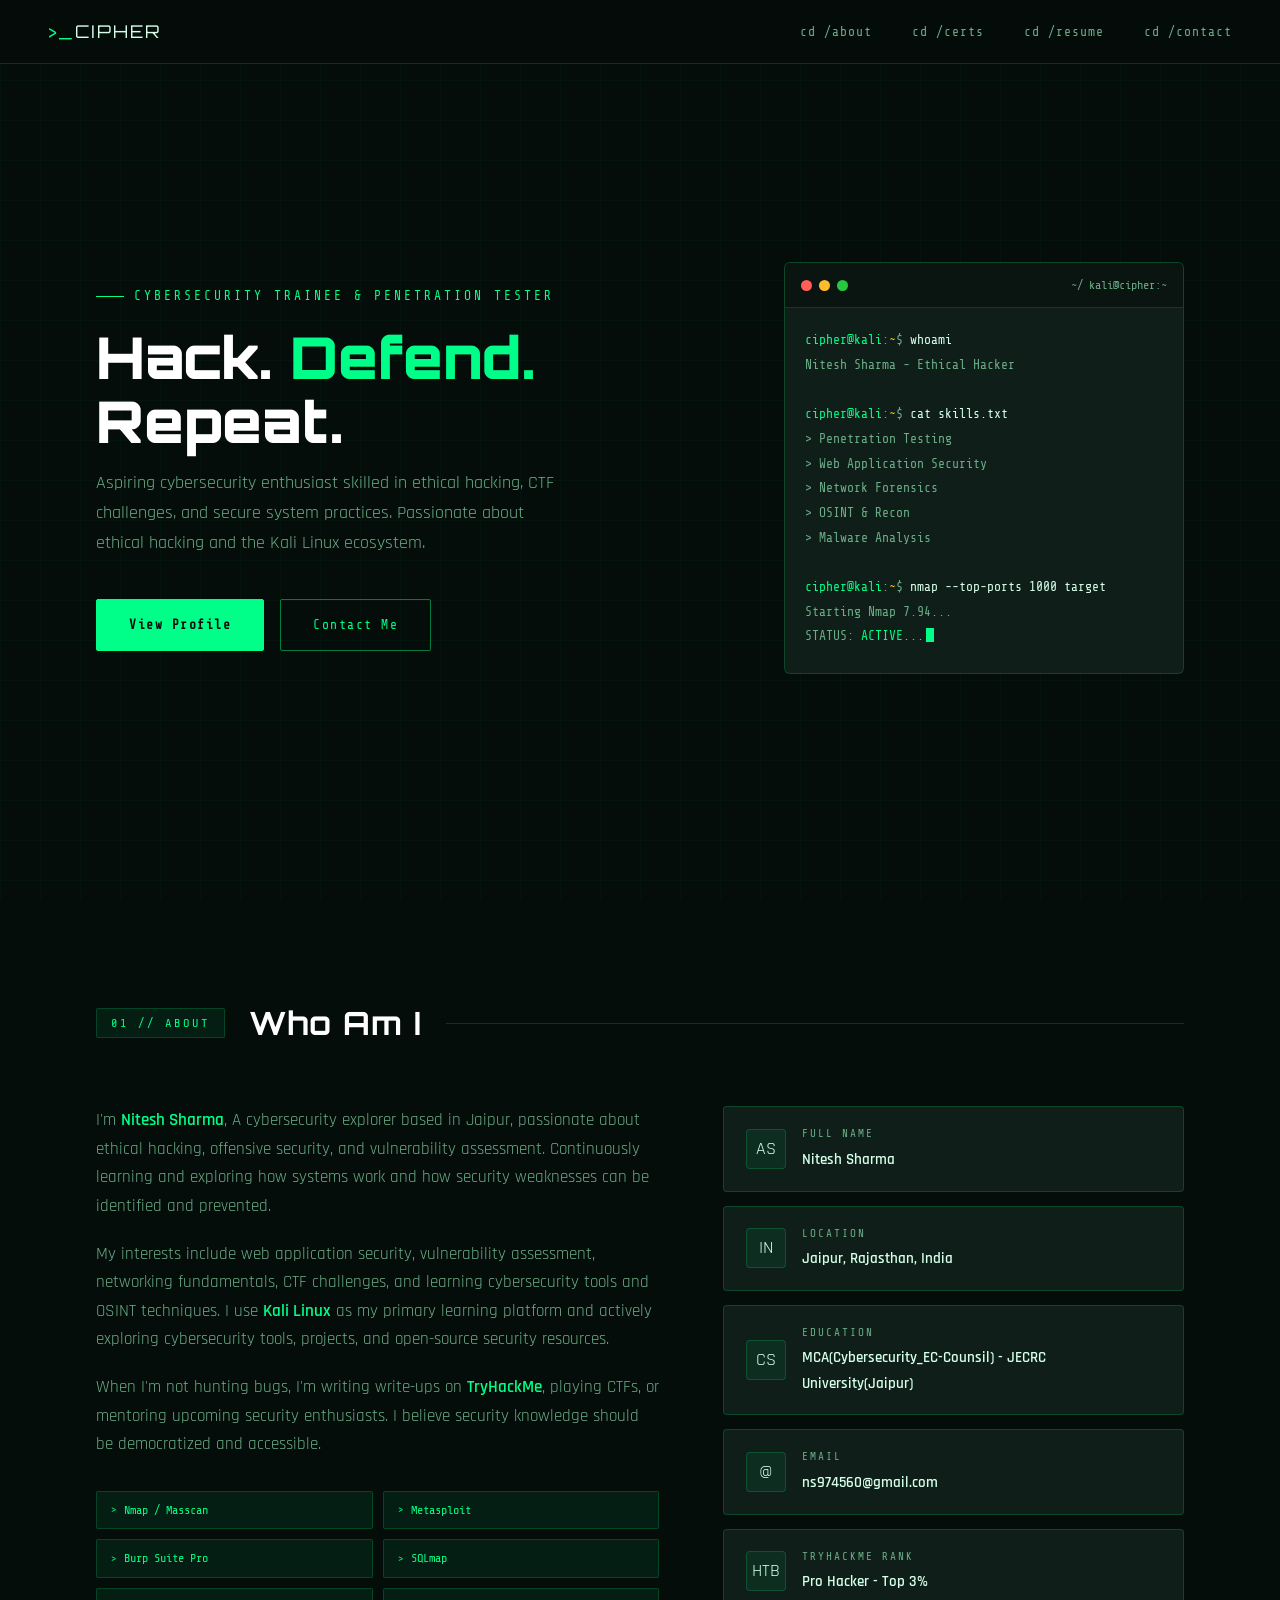
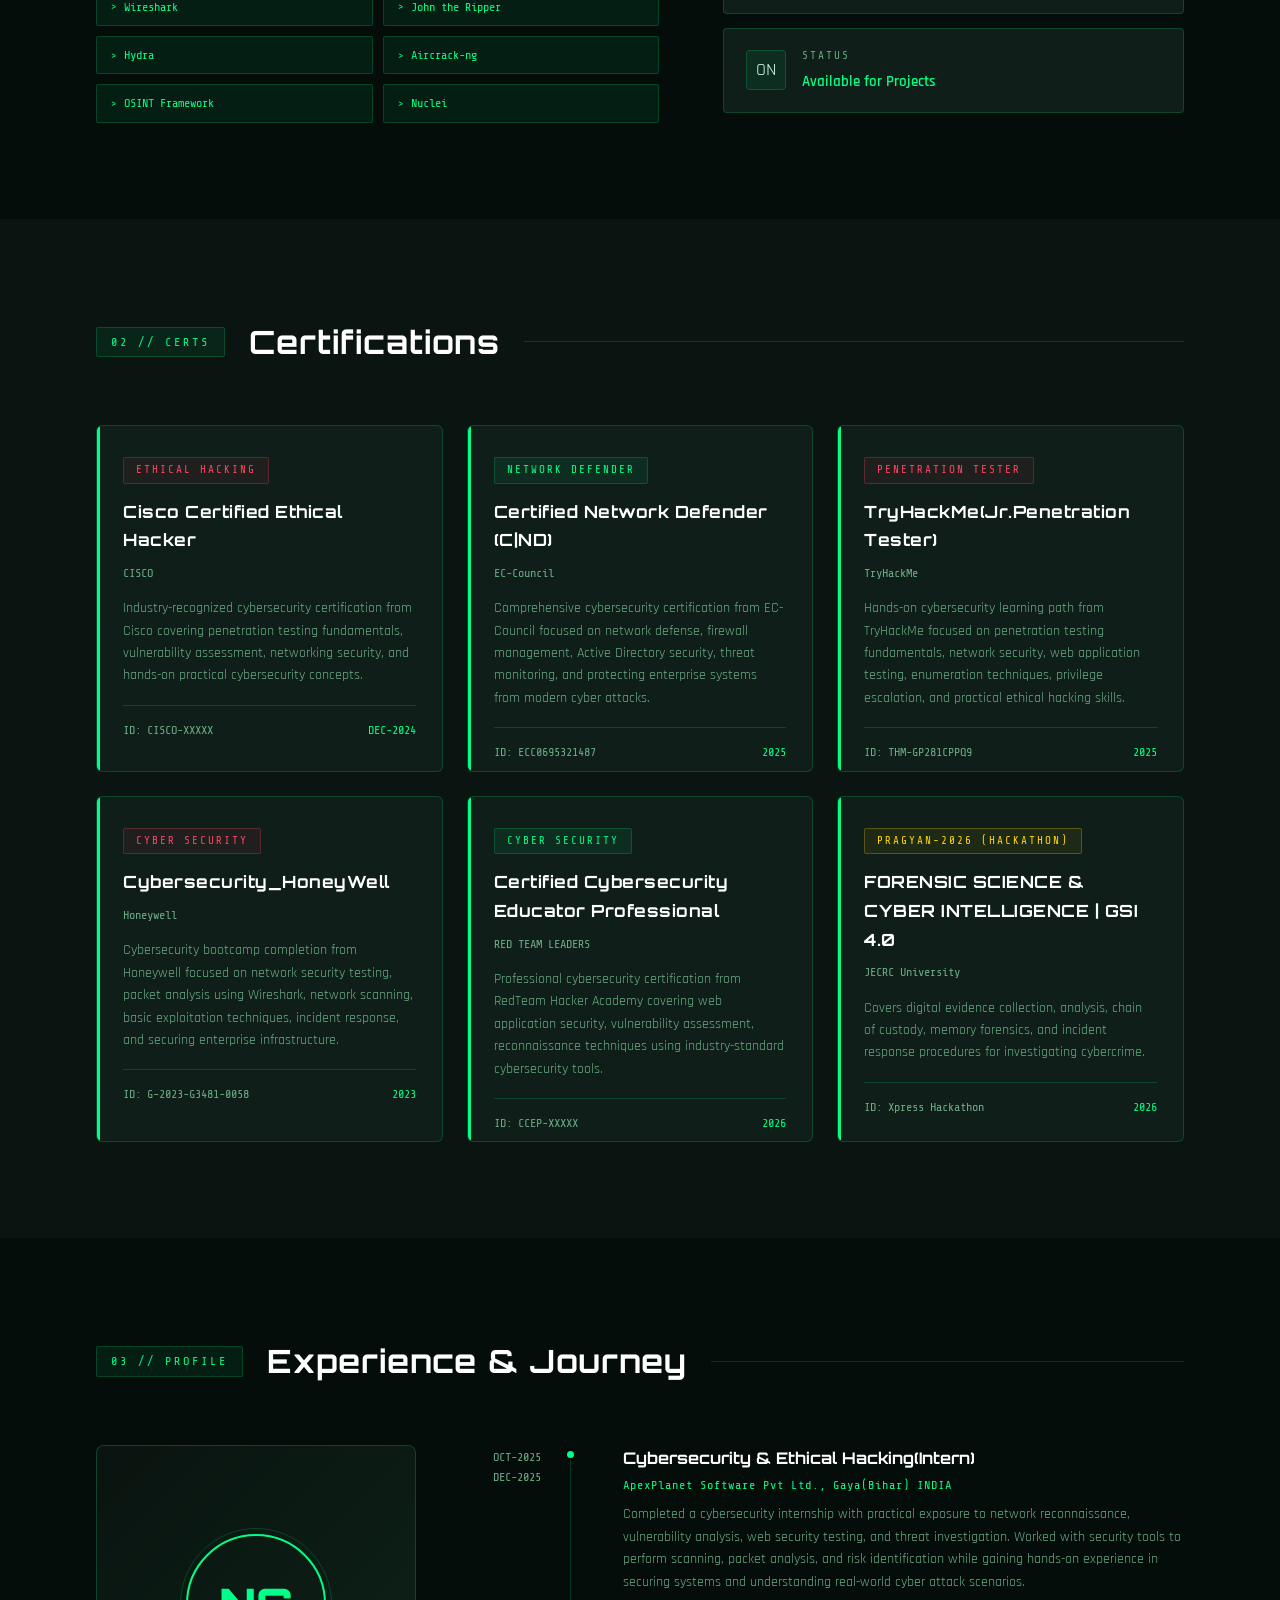
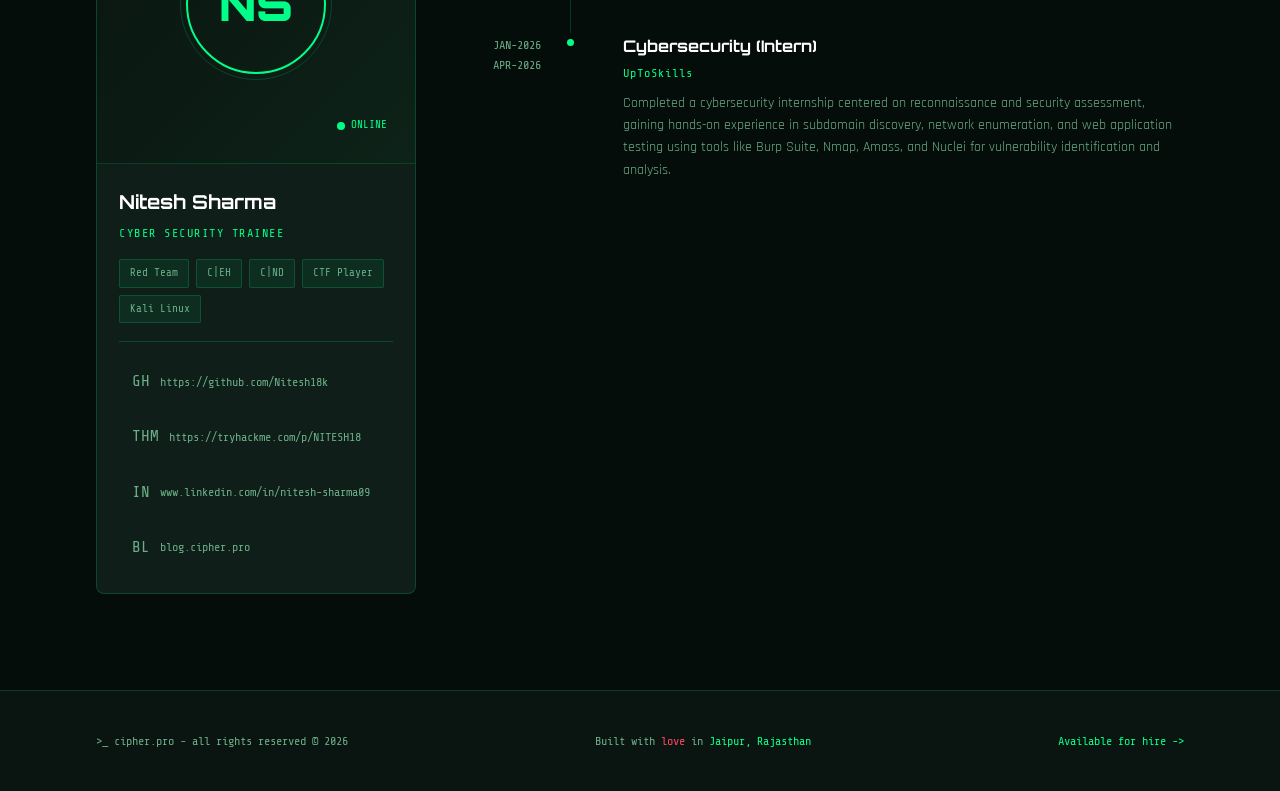
==== index.html @ 1f61d8bb "Add files via upload" ====
<!DOCTYPE html>
<html lang="en">

<head>
    <meta charset="UTF-8">
    <meta name="viewport" content="width=device-width, initial-scale=1.0">
    <title>CyberPortfolio - Security Researcher</title>
    <link
        href="https://fonts.googleapis.com/css2?family=Share+Tech+Mono&family=Rajdhani:wght@400;500;600;700&family=Orbitron:wght@700;900&display=swap"
        rel="stylesheet">
    <link rel="stylesheet" href="index.css">
</head>

<body>

    <nav>
        <a class="nav-logo" href="#home">&gt;_<span>CIPHER</span></a>
        <ul>
            <li><a href="#about">cd /about</a></li>
            <li><a href="#certificates">cd /certs</a></li>
            <li><a href="NITESH_RE.html">cd /resume</a></li>
            <li><a href="#contact">cd /contact</a></li>
        </ul>
    </nav>

    <section class="hero" id="home">
        <div class="hero-left">
            <div class="hero-tag">CYBERSECURITY TRAINEE &amp; PENETRATION TESTER</div>
            <h1>Hack. <span class="accent">Defend.</span><br>Repeat.</h1>
            <p class="hero-desc">
                Aspiring cybersecurity enthusiast skilled in ethical hacking, CTF challenges, and secure system
                practices.
                Passionate about ethical hacking and the Kali Linux ecosystem.
            </p>
            <div class="btn-row">
                <a class="btn btn-primary" href="#profile">View Profile</a>
                <a class="btn btn-outline" href="#contact">Contact Me</a>
            </div>
        </div>

        <div class="hero-terminal">
            <div class="terminal-bar">
                <div class="dot dot-r"></div>
                <div class="dot dot-y"></div>
                <div class="dot dot-g"></div>
                <span class="terminal-title">~/ kali@cipher:~</span>
            </div>
            <div class="terminal-body">
                <div><span class="t-prompt">cipher@kali</span><span class="t-out">:</span><span
                        class="t-high">~</span><span class="t-out">$</span> <span class="t-cmd">whoami</span></div>
                <div class="t-out">Nitesh Sharma - Ethical Hacker</div>
                <br>
                <div><span class="t-prompt">cipher@kali</span><span class="t-out">:</span><span
                        class="t-high">~</span><span class="t-out">$</span> <span class="t-cmd">cat skills.txt</span>
                </div>
                <div class="t-out">&gt; Penetration Testing</div>
                <div class="t-out">&gt; Web Application Security</div>
                <div class="t-out">&gt; Network Forensics</div>
                <div class="t-out">&gt; OSINT &amp; Recon</div>
                <div class="t-out">&gt; Malware Analysis</div>
                <br>
                <div><span class="t-prompt">cipher@kali</span><span class="t-out">:</span><span
                        class="t-high">~</span><span class="t-out">$</span> <span class="t-cmd">nmap --top-ports 1000
                        target</span></div>
                <div class="t-out">Starting Nmap 7.94...</div>
                <div><span class="t-out">STATUS: </span><span class="t-prompt">ACTIVE...</span><span
                        class="t-cursor"></span></div>
            </div>
        </div>
    </section>

    <!-- <div class="stats-row">
        <div class="stat-card">
            <span class="stat-num">150+</span>
            <span class="stat-label">CTF Challenges</span>
        </div>
        <div class="stat-card">
            <span class="stat-num">40+</span>
            <span class="stat-label">Vulnerabilities Found</span>
        </div>
        <div class="stat-card">
            <span class="stat-num">12</span>
            <span class="stat-label">Certifications</span>
        </div>
        <div class="stat-card">
            <span class="stat-num">5</span>
            <span class="stat-label">Years Experience</span>
        </div>
    </div> -->

    <section id="about">
        <div class="sec-header">
            <span class="sec-tag">01 // ABOUT</span>
            <h2>Who Am I</h2>
            <div class="sec-line"></div>
        </div>

        <div class="about-grid">
            <div class="about-text">
                <p>
                    I'm <strong>Nitesh Sharma</strong>, A cybersecurity explorer based in Jaipur, passionate about
                    ethical hacking,
                    offensive security, and vulnerability assessment.
                    Continuously learning and exploring how systems work
                    and how security weaknesses can be identified and prevented.
                </p>
                <p>
                    My interests include web application security, vulnerability assessment,
                    networking fundamentals, CTF challenges, and learning
                    cybersecurity tools and OSINT techniques. I use <strong>Kali Linux</strong> as my primary learning
                    platform and
                    actively exploring cybersecurity tools, projects,
                    and open-source security resources.
                </p>
                <p>
                    When I'm not hunting bugs, I'm writing write-ups on <strong>TryHackMe</strong>, playing CTFs, or
                    mentoring
                    upcoming security enthusiasts. I believe security knowledge should be democratized and accessible.
                </p>

                <div class="skills-grid">
                    <div class="skill-pill">Nmap / Masscan</div>
                    <div class="skill-pill">Metasploit</div>
                    <div class="skill-pill">Burp Suite Pro</div>
                    <div class="skill-pill">SQLmap</div>
                    <div class="skill-pill">Wireshark</div>
                    <div class="skill-pill">John the Ripper</div>
                    <div class="skill-pill">Hydra</div>
                    <div class="skill-pill">Aircrack-ng</div>
                    <div class="skill-pill">OSINT Framework</div>
                    <div class="skill-pill">Nuclei</div>
                </div>
            </div>

            <div class="about-right">
                <div class="info-card">
                    <div class="info-icon">AS</div>
                    <div>
                        <div class="info-label">Full Name</div>
                        <div class="info-val">Nitesh Sharma</div>
                    </div>
                </div>
                <div class="info-card">
                    <div class="info-icon">IN</div>
                    <div>
                        <div class="info-label">Location</div>
                        <div class="info-val">Jaipur, Rajasthan, India</div>
                    </div>
                </div>
                <div class="info-card">
                    <div class="info-icon">CS</div>
                    <div>
                        <div class="info-label">Education</div>
                        <div class="info-val">MCA(Cybersecurity_EC-Counsil) - JECRC University(Jaipur)</div>
                    </div>
                </div>
                <div class="info-card">
                    <div class="info-icon">@</div>
                    <div>
                        <div class="info-label">Email</div>
                        <div class="info-val">ns974560@gmail.com</div>
                    </div>
                </div>
                <div class="info-card">
                    <div class="info-icon">HTB</div>
                    <div>
                        <div class="info-label">TryHackMe Rank</div>
                        <div class="info-val">Pro Hacker - Top 3%</div>
                    </div>
                </div>
                <div class="info-card">
                    <div class="info-icon">ON</div>
                    <div>
                        <div class="info-label">Status</div>
                        <div class="info-val" style="color:var(--green);">Available for Projects</div>
                    </div>
                </div>
            </div>
        </div>
    </section>

    <section id="certificates">
        <div class="sec-header">
            <span class="sec-tag">02 // CERTS</span>
            <h2>Certifications</h2>
            <div class="sec-line"></div>
        </div>

        <div class="certs-grid">
            <div class="cert-card">
                <div class="cert-hover-art">
                    <div class="wrapper">
                        <img src="src/CCEH.jpg" alt="Certificate preview" class="post-img">
                    </div>
                </div>
                <div class="cert-content">
                    <span class="cert-badge red">ETHICAL HACKING</span>
                    <div class="cert-title">Cisco Certified Ethical Hacker</div>
                    <div class="cert-issuer">CISCO</div>
                    <p class="cert-desc">Industry-recognized cybersecurity certification from Cisco
                        covering penetration testing fundamentals, vulnerability assessment,
                        networking security, and hands-on practical cybersecurity concepts.</p>
                    <div class="cert-footer">
                        <span>ID: CISCO-XXXXX</span>
                        <span class="cert-year">DEC-2024</span>
                    </div>
                </div>
            </div>

            <div class="cert-card">
                <div class="cert-hover-art">
                    <div class="wrapper">
                        <img src="src/CND.jpg" alt="Certificate preview" class="post-img">
                    </div>
                </div>
                <div class="cert-content">
                    <span class="cert-badge">NETWORK DEFENDER</span>
                    <div class="cert-title">Certified Network Defender (C|ND)</div>
                    <div class="cert-issuer">EC-Council</div>
                    <p class="cert-desc">Comprehensive cybersecurity certification from EC-Council focused on
                        network defense, firewall management, Active Directory security, threat monitoring,
                        and protecting enterprise systems from modern cyber attacks.</p>
                    <div class="cert-footer">
                        <span>ID: ECC0695321487</span>
                        <span class="cert-year">2025</span>
                    </div>
                </div>
            </div>

            <div class="cert-card">
                <div class="cert-hover-art">
                    <div class="wrapper">
                        <img src="src/THM-JPT.jpg" alt="Certificate preview" class="post-img">
                    </div>
                </div>
                <div class="cert-content">
                    <span class="cert-badge red">Penetration Tester</span>
                    <div class="cert-title">TryHackMe(Jr.Penetration Tester)</div>
                    <div class="cert-issuer">TryHackMe</div>
                    <p class="cert-desc">Hands-on cybersecurity learning path from TryHackMe focused on penetration
                        testing fundamentals, network security, web application testing, enumeration techniques,
                        privilege escalation, and practical ethical hacking skills.</p>
                    <div class="cert-footer">
                        <span>ID: THM-GP281CPPQ9</span>
                        <span class="cert-year">2025</span>
                    </div>
                </div>
            </div>

            <div class="cert-card">
                <div class="cert-hover-art">
                    <div class="wrapper">
                        <img src="src/Honeywell.jpg" alt="Certificate preview" class="post-img">
                    </div>
                </div>
                <div class="cert-content">
                    <span class="cert-badge red">Cyber Security</span>
                    <div class="cert-title">Cybersecurity_HoneyWell</div>
                    <div class="cert-issuer">Honeywell</div>
                    <p class="cert-desc">Cybersecurity bootcamp completion from Honeywell focused on network security
                        testing,
                        packet analysis using Wireshark, network scanning, basic exploitation techniques, incident
                        response,
                        and securing enterprise infrastructure.</p>
                    <div class="cert-footer">
                        <span>ID: G-2023-G3481-0058</span>
                        <span class="cert-year">2023</span>
                    </div>
                </div>
            </div>

            <div class="cert-card">
                <div class="cert-hover-art">
                    <div class="wrapper">
                        <img src="src/CCEP.jpg" alt="Certificate preview" class="post-img">
                    </div>
                </div>
                <div class="cert-content">
                    <span class="cert-badge">CYBER SECURITY</span>
                    <div class="cert-title">Certified Cybersecurity Educator Professional</div>
                    <div class="cert-issuer">RED TEAM LEADERS</div>
                    <p class="cert-desc">Professional cybersecurity certification from RedTeam Hacker Academy covering
                        web
                        application security, vulnerability assessment, reconnaissance techniques using industry-standard cybersecurity tools.</p>
                    <div class="cert-footer">
                        <span>ID: CCEP-XXXXX</span>
                        <span class="cert-year">2026</span>
                    </div>
                </div>
            </div>

            <div class="cert-card">
                <div class="cert-hover-art">
                    <div class="wrapper">
                        <img src="src/Pragyan.jpg" alt="Certificate preview" class="post-img">
                    </div>
                </div>
                <div class="cert-content">
                    <span class="cert-badge gold">PRAGYAN-2026 (Hackathon)</span>
                    <div class="cert-title">FORENSIC SCIENCE & CYBER INTELLIGENCE | GSI 4.0</div>
                    <div class="cert-issuer">JECRC University</div>
                    <p class="cert-desc">Covers digital evidence collection, analysis, chain of custody, memory
                        forensics, and
                        incident response procedures for investigating cybercrime.</p>
                    <div class="cert-footer">
                        <span>ID: Xpress Hackathon</span>
                        <span class="cert-year">2026</span>
                    </div>
                </div>
            </div>
        </div>
    </section>

    <section id="profile">
        <div class="sec-header">
            <span class="sec-tag">03 // PROFILE</span>
            <h2>Experience &amp; Journey</h2>
            <div class="sec-line"></div>
        </div>

        <div class="profile-wrapper">
            <div class="profile-card">
                <div class="profile-avatar">
                    <div class="avatar-ring">
                        <span class="avatar-initials">NS</span>
                    </div>
                    <div class="avatar-status">
                        <div class="status-dot"></div>
                        ONLINE
                    </div>
                </div>
                <div class="profile-info">
                    <div class="profile-name">Nitesh Sharma</div>
                    <div class="profile-role">CYBER SECURITY TRAINEE</div>
                    <div class="profile-tags">
                        <span class="tag">Red Team</span>
                        <span class="tag">C|EH</span>
                        <span class="tag">C|ND</span>
                        <span class="tag">CTF Player</span>
                        <span class="tag">Kali Linux</span>
                    </div>
                    <div class="profile-links">
                        <a class="plink" href="#"><span class="plink-icon">GH</span> https://github.com/Nitesh18k</a>
                        <!-- <a class="plink" href="#"><span class="plink-icon">HTB</span> hackthebox.com/cipher</a> -->
                        <a class="plink" href="#"><span class="plink-icon">THM</span>
                            https://tryhackme.com/p/NITESH18</a>
                        <a class="plink" href="#"><span class="plink-icon">IN</span>
                            www.linkedin.com/in/nitesh-sharma09</a>
                        <a class="plink" href="#"><span class="plink-icon">BL</span> blog.cipher.pro</a>
                    </div>
                </div>
            </div>

            <div class="timeline">
                <!-- <div class="tl-item">
                    <div class="tl-year">2024<br>Present</div>
                    <div class="tl-dot"></div>
                    <div class="tl-content">
                        <div class="tl-role">Jr.Penetration Tester</div>
                        <div class="tl-company">CipherShield Security Labs, Jaipur</div>
                        <div class="tl-desc">Performed hands-on practice in penetration testing, network security assessment, vulnerability scanning, 
                            and basic exploitation techniques through labs, CTF challenges, and cybersecurity training platforms. 
                            Gained experience in identifying security weaknesses and documenting findings in technical reports.
                        </div>
                    </div>
                </div> -->

                <div class="tl-item">
                    <div class="tl-year">OCT-2025<br>DEC-2025</div>
                    <div class="tl-dot"></div>
                    <div class="tl-content">
                        <div class="tl-role">Cybersecurity & Ethical Hacking(Intern)</div>
                        <div class="tl-company">ApexPlanet Software Pvt Ltd., Gaya(Bihar) INDIA</div>
                        <div class="tl-desc">Completed a cybersecurity internship with practical exposure to network
                            reconnaissance,
                            vulnerability analysis, web security testing, and threat investigation. Worked with security
                            tools to perform scanning, packet analysis, and risk identification while gaining hands-on
                            experience
                            in securing systems and understanding real-world cyber attack scenarios.</div>
                    </div>
                </div>

                <div class="tl-item">
                    <div class="tl-year">JAN-2026<br>APR-2026</div>
                    <div class="tl-dot"></div>
                    <div class="tl-content">
                        <div class="tl-role">Cybersecurity (Intern)</div>
                        <div class="tl-company">UpToSkills</div>
                        <div class="tl-desc">Completed a cybersecurity internship centered on reconnaissance and
                            security assessment,
                            gaining hands-on experience in subdomain discovery, network enumeration, and web application
                            testing
                            using tools like Burp Suite, Nmap, Amass, and Nuclei for vulnerability identification and
                            analysis.</div>
                    </div>
                </div>

                <!-- <div class="tl-item">
                    <div class="tl-year">2019<br>2021</div>
                    <div class="tl-dot"></div>
                    <div class="tl-content">
                        <div class="tl-role">Security Intern + CTF Player</div>
                        <div class="tl-company">JECRC University</div>
                        <div class="tl-desc">Active participant in cybersecurity communities and CTF challenges, 
                            with experience collaborating in technical events, hackathons, and security learning activities. 
                            Regularly explores ethical hacking labs and practical cybersecurity problem-solving environments.</div>
                    </div>
                </div> -->
            </div>
        </div>
    </section>

    <footer id="contact">
        <span>&gt;_ cipher.pro - all rights reserved &copy; 2026</span>
        <span>Built with <span style="color:var(--red)">love</span> in <a href="#">Jaipur, Rajasthan</a></span>
        <span style="color:var(--green)">Available for hire -&gt;</span>
    </footer>

</body>

</html>
---- index.css ----
:root {
    --green: #00ff88;
    --green-dim: #00cc6a;
    --green-glow: rgba(0, 255, 136, 0.18);
    --green-faint: rgba(0, 255, 136, 0.07);
    --bg: #050d0a;
    --bg2: #0a1410;
    --bg3: #0f1e18;
    --border: rgba(0, 255, 136, 0.18);
    --border-strong: rgba(0, 255, 136, 0.45);
    --text: #d4ffe9;
    --text-muted: #6aad87;
    --red: #ff4466;
    --mono: 'Share Tech Mono', monospace;
    --display: 'Orbitron', sans-serif;
    --body: 'Rajdhani', sans-serif;
}

*,
*::before,
*::after {
    box-sizing: border-box;
    margin: 0;
    padding: 0;
}

html {
    scroll-behavior: smooth;
}

body {
    background: var(--bg);
    color: var(--text);
    font-family: var(--body);
    font-size: 17px;
    line-height: 1.7;
    overflow-x: hidden;
}

body::before {
    content: '';
    position: fixed;
    inset: 0;
    background-image:
        linear-gradient(rgba(0, 255, 136, 0.03) 1px, transparent 1px),
        linear-gradient(90deg, rgba(0, 255, 136, 0.03) 1px, transparent 1px);
    background-size: 40px 40px;
    pointer-events: none;
    z-index: 0;
}

nav {
    position: fixed;
    top: 0;
    left: 0;
    right: 0;
    z-index: 100;
    display: flex;
    align-items: center;
    justify-content: space-between;
    padding: 0 3rem;
    height: 64px;
    background: rgba(5, 13, 10, 0.92);
    border-bottom: 1px solid var(--border);
    backdrop-filter: blur(12px);
}

.nav-logo {
    font-family: var(--display);
    font-size: 1.1rem;
    color: var(--green);
    letter-spacing: 2px;
    text-decoration: none;
}

.nav-logo span {
    color: var(--text);
}

nav ul {
    display: flex;
    gap: 2.5rem;
    list-style: none;
}

nav a {
    font-family: var(--mono);
    font-size: 13px;
    color: var(--text-muted);
    text-decoration: none;
    letter-spacing: 1px;
    transition: color .2s;
}

nav a:hover {
    color: var(--green);
}

.hero {
    position: relative;
    z-index: 1;
    min-height: 100vh;
    display: flex;
    align-items: center;
    padding: 100px 6rem 4rem;
    gap: 4rem;
}

.hero-left {
    flex: 1;
    animation: fadeInUp .7s ease both;
}

.hero-tag {
    font-family: var(--mono);
    font-size: 13px;
    color: var(--green);
    letter-spacing: 3px;
    margin-bottom: 1.2rem;
    display: flex;
    align-items: center;
    gap: 10px;
}

.hero-tag::before {
    content: '';
    display: inline-block;
    width: 28px;
    height: 1px;
    background: var(--green);
}

h1 {
    font-family: var(--display);
    font-size: clamp(2.2rem, 4.5vw, 3.8rem);
    font-weight: 900;
    color: #fff;
    line-height: 1.1;
    margin-bottom: 1rem;
    letter-spacing: 0;
}

h1 .accent {
    color: var(--green);
}

.hero-desc {
    font-size: 1.1rem;
    color: var(--text-muted);
    max-width: 480px;
    margin-bottom: 2.5rem;
    font-weight: 400;
}

.btn-row {
    display: flex;
    gap: 1rem;
    flex-wrap: wrap;
}

.btn {
    font-family: var(--mono);
    font-size: 13px;
    letter-spacing: 1.5px;
    padding: 14px 32px;
    border-radius: 2px;
    cursor: pointer;
    text-decoration: none;
    transition: all .25s;
    display: inline-flex;
    align-items: center;
    gap: 8px;
}

.btn-primary {
    background: var(--green);
    color: #050d0a;
    border: 1px solid var(--green);
    font-weight: 700;
}

.btn-primary:hover {
    background: transparent;
    color: var(--green);
}

.btn-outline {
    background: transparent;
    color: var(--green);
    border: 1px solid var(--border-strong);
}

.btn-outline:hover {
    background: var(--green-faint);
    border-color: var(--green);
}

.hero-terminal {
    flex: 0 0 400px;
    background: var(--bg3);
    border: 1px solid var(--border);
    border-radius: 6px;
    overflow: hidden;
    animation: fadeInRight .8s ease both;
    animation-delay: .3s;
}

.terminal-bar {
    display: flex;
    align-items: center;
    gap: 7px;
    padding: 12px 16px;
    background: var(--bg2);
    border-bottom: 1px solid var(--border);
}

.dot {
    width: 11px;
    height: 11px;
    border-radius: 50%;
}

.dot-r {
    background: #ff5f56;
}

.dot-y {
    background: #febc2e;
}

.dot-g {
    background: #27c840;
}

.terminal-title {
    font-family: var(--mono);
    font-size: 12px;
    color: var(--text-muted);
    margin-left: auto;
}

.terminal-body {
    padding: 20px 20px 24px;
    font-family: var(--mono);
    font-size: 13px;
    line-height: 1.9;
}

.t-prompt {
    color: var(--green);
}

.t-cmd {
    color: var(--text);
}

.t-out {
    color: var(--text-muted);
}

.t-high {
    color: #ffd700;
}

.t-cursor {
    display: inline-block;
    width: 8px;
    height: 14px;
    background: var(--green);
    animation: blink 1s step-end infinite;
    vertical-align: -2px;
    margin-left: 2px;
}

@keyframes blink {
    50% {
        opacity: 0;
    }
}

.stats-row {
    position: relative;
    z-index: 1;
    display: grid;
    grid-template-columns: repeat(4, 1fr);
    gap: 0;
    border-top: 1px solid var(--border);
    border-bottom: 1px solid var(--border);
    margin: 0;
}

.stat-card {
    padding: 2.2rem 2.5rem;
    border-right: 1px solid var(--border);
    text-align: center;
    transition: background .2s;
}

.stat-card:last-child {
    border-right: none;
}

.stat-card:hover {
    background: var(--green-faint);
}

.stat-num {
    font-family: var(--display);
    font-size: 2.4rem;
    font-weight: 900;
    color: var(--green);
    display: block;
    line-height: 1;
    margin-bottom: 6px;
}

.stat-label {
    font-family: var(--mono);
    font-size: 11px;
    color: var(--text-muted);
    letter-spacing: 2px;
    text-transform: uppercase;
}

section {
    position: relative;
    z-index: 1;
    padding: 6rem 6rem;
}

.sec-header {
    display: flex;
    align-items: center;
    gap: 1.5rem;
    margin-bottom: 3.5rem;
}

.sec-tag {
    font-family: var(--mono);
    font-size: 12px;
    color: var(--green);
    letter-spacing: 3px;
    background: var(--green-faint);
    border: 1px solid var(--border);
    padding: 4px 14px;
    border-radius: 2px;
}

h2 {
    font-family: var(--display);
    font-size: clamp(1.6rem, 2.5vw, 2.2rem);
    font-weight: 700;
    color: #fff;
    letter-spacing: 1px;
}

.sec-line {
    flex: 1;
    height: 1px;
    background: var(--border);
}

.about-grid {
    display: grid;
    grid-template-columns: 1.1fr 0.9fr;
    gap: 4rem;
    align-items: start;
}

.about-text p {
    color: var(--text-muted);
    margin-bottom: 1.2rem;
    font-size: 1.05rem;
    font-weight: 400;
}

.about-text p strong {
    color: var(--green);
    font-weight: 600;
}

.skills-grid {
    display: grid;
    grid-template-columns: 1fr 1fr;
    gap: 10px;
    margin-top: 2rem;
}

.skill-pill {
    font-family: var(--mono);
    font-size: 12px;
    color: var(--green);
    border: 1px solid var(--border);
    padding: 8px 14px;
    border-radius: 2px;
    background: var(--green-faint);
    display: flex;
    align-items: center;
    gap: 8px;
    transition: border-color .2s, background .2s;
}

.skill-pill:hover {
    border-color: var(--green);
    background: rgba(0, 255, 136, 0.12);
}

.skill-pill::before {
    content: '>';
    font-size: 10px;
}

.about-right {
    display: flex;
    flex-direction: column;
    gap: 14px;
}

.info-card {
    background: var(--bg3);
    border: 1px solid var(--border);
    border-radius: 4px;
    padding: 18px 22px;
    display: flex;
    align-items: center;
    gap: 16px;
    transition: border-color .2s;
}

.info-card:hover {
    border-color: var(--green);
}

.info-icon {
    width: 40px;
    height: 40px;
    background: var(--green-faint);
    border: 1px solid var(--border);
    border-radius: 4px;
    display: flex;
    align-items: center;
    justify-content: center;
    font-size: 18px;
    flex-shrink: 0;
}

.info-label {
    font-family: var(--mono);
    font-size: 11px;
    color: var(--text-muted);
    letter-spacing: 2px;
    text-transform: uppercase;
    margin-bottom: 3px;
}

.info-val {
    font-size: 15px;
    font-weight: 600;
    color: var(--text);
}

#certificates {
    background: var(--bg2);
    overflow: hidden;
}

.certs-grid {
    display: grid;
    grid-template-columns: repeat(auto-fit, minmax(300px, 1fr));
    gap: 1.5rem;
    overflow: visible;
    padding: 0;
}

.cert-card {
    min-height: 335px;
    aspect-ratio: 1 / 1;
    background: var(--bg3);
    border: 1px solid var(--border);
    border-radius: 6px;
    padding: 28px 26px;
    position: relative;
    overflow: hidden;
    transition: border-color .25s, transform .2s, box-shadow .25s;
    cursor: default;
    isolation: isolate;
}

.cert-card::before {
    content: '';
    position: absolute;
    top: 0;
    left: 0;
    width: 3px;
    height: 100%;
    background: var(--green);
    transition: width .25s;
    z-index: 1;
    border-radius: 6px 0 0 6px;
}

.cert-card:hover {
    border-color: var(--green);
    transform: translateY(-3px);
    box-shadow: 0 18px 36px rgba(0, 0, 0, .34);
    z-index: 30;
}

.cert-card:hover::before {
    width: 5px;
}

.cert-content {
    position: relative;
    z-index: 3;
    transition: opacity .28s ease, transform .28s ease;
}

.cert-card:hover .cert-content {
    opacity: 0;
    transform: translateY(8px);
    pointer-events: none;
}

.cert-hover-art {
    position: absolute;
    inset: 0;
    z-index: 8;
    opacity: 0;
    pointer-events: none;
    display: flex;
    align-items: center;
    justify-content: center;
    overflow: hidden;
    padding: 18px;
    background: linear-gradient(135deg, rgba(5, 13, 10, .94), rgba(10, 20, 16, .98));
    transition: opacity .28s ease;
}

.cert-card:hover .cert-hover-art {
    opacity: 1;
}

.cert-hover-art .wrapper {
    position: relative;
    width: 100%;
    height: 100%;
    max-width: none;
    transform: scale(.96);
    transition: transform .28s ease, box-shadow .28s ease, filter .28s ease;
    filter: drop-shadow(0 18px 20px rgba(0, 0, 0, .5));
}

.cert-card:hover .wrapper {
    transform: scale(1);
    box-shadow: 0 20px 34px rgba(0, 0, 0, 0.56);
    filter: drop-shadow(0 20px 22px rgba(0, 0, 0, .58));
}

.post-img {
    width: 100%;
    height: 100%;
    display: block;
    border: 1px solid rgba(255, 255, 255, .16);
    border-radius: 8px;
    background: #fff;
    object-fit: contain;
    filter: brightness(1.06) contrast(1.12) saturate(1.04);
    backface-visibility: hidden;
}

.cert-hover-art .wrapper::before,
.cert-hover-art .wrapper::after {
    display: none;
}

.character {
    display: none;
}

.cert-badge {
    font-family: var(--mono);
    font-size: 11px;
    letter-spacing: 2px;
    text-transform: uppercase;
    color: var(--green);
    background: var(--green-faint);
    border: 1px solid var(--border);
    padding: 3px 12px;
    border-radius: 2px;
    display: inline-block;
    margin-bottom: 14px;
}

.cert-badge.red {
    color: var(--red);
    background: rgba(255, 68, 102, 0.07);
    border-color: rgba(255, 68, 102, 0.25);
}

.cert-badge.gold {
    color: #ffd700;
    background: rgba(255, 215, 0, 0.07);
    border-color: rgba(255, 215, 0, 0.25);
}

.cert-title {
    font-family: var(--display);
    font-size: 1.05rem;
    font-weight: 700;
    color: #fff;
    margin-bottom: 8px;
    letter-spacing: 0.5px;
}

.cert-issuer {
    font-family: var(--mono);
    font-size: 12px;
    color: var(--text-muted);
    margin-bottom: 14px;
}

.cert-desc {
    font-size: 14px;
    color: var(--text-muted);
    line-height: 1.6;
    margin-bottom: 18px;
    font-weight: 400;
}

.cert-footer {
    display: flex;
    justify-content: space-between;
    align-items: center;
    border-top: 1px solid var(--border);
    padding-top: 14px;
    font-family: var(--mono);
    font-size: 12px;
    color: var(--text-muted);
}

.cert-year {
    color: var(--green);
}

.profile-wrapper {
    display: grid;
    grid-template-columns: 320px 1fr;
    gap: 4rem;
    align-items: start;
}

.profile-card {
    background: var(--bg3);
    border: 1px solid var(--border);
    border-radius: 8px;
    overflow: hidden;
    position: sticky;
    top: 84px;
}

.profile-avatar {
    width: 100%;
    aspect-ratio: 1;
    background: linear-gradient(135deg, var(--bg2) 0%, #0d2218 100%);
    display: flex;
    align-items: center;
    justify-content: center;
    position: relative;
    border-bottom: 1px solid var(--border);
}

.avatar-ring {
    width: 140px;
    height: 140px;
    border-radius: 50%;
    border: 2px solid var(--green);
    display: flex;
    align-items: center;
    justify-content: center;
    position: relative;
}

.avatar-ring::after {
    content: '';
    position: absolute;
    inset: -8px;
    border-radius: 50%;
    border: 1px solid var(--border);
    animation: spin 12s linear infinite;
}

@keyframes spin {
    to {
        transform: rotate(360deg);
    }
}

.avatar-initials {
    font-family: var(--display);
    font-size: 2.8rem;
    font-weight: 900;
    color: var(--green);
}

.avatar-status {
    position: absolute;
    bottom: 28px;
    right: 28px;
    font-family: var(--mono);
    font-size: 11px;
    color: var(--green);
    display: flex;
    align-items: center;
    gap: 6px;
}

.status-dot {
    width: 8px;
    height: 8px;
    border-radius: 50%;
    background: var(--green);
    animation: pulse 2s ease-in-out infinite;
}

@keyframes pulse {

    0%,
    100% {
        opacity: 1;
        transform: scale(1);
    }

    50% {
        opacity: .5;
        transform: scale(.85);
    }
}

.profile-info {
    padding: 22px;
}

.profile-name {
    font-family: var(--display);
    font-size: 1.2rem;
    font-weight: 700;
    color: #fff;
    margin-bottom: 4px;
}

.profile-role {
    font-family: var(--mono);
    font-size: 12px;
    color: var(--green);
    letter-spacing: 1.5px;
    margin-bottom: 16px;
}

.profile-tags {
    display: flex;
    flex-wrap: wrap;
    gap: 7px;
    margin-bottom: 18px;
}

.tag {
    font-family: var(--mono);
    font-size: 11px;
    color: var(--text-muted);
    border: 1px solid var(--border);
    padding: 4px 10px;
    border-radius: 2px;
    background: var(--green-faint);
}

.profile-links {
    display: flex;
    flex-direction: column;
    gap: 8px;
    border-top: 1px solid var(--border);
    padding-top: 16px;
}

.plink {
    display: flex;
    align-items: center;
    gap: 10px;
    font-family: var(--mono);
    font-size: 12px;
    color: var(--text-muted);
    text-decoration: none;
    padding: 9px 12px;
    border-radius: 3px;
    transition: all .2s;
    border: 1px solid transparent;
}

.plink:hover {
    color: var(--green);
    background: var(--green-faint);
    border-color: var(--border);
}

.plink-icon {
    font-size: 16px;
}

.timeline {
    display: flex;
    flex-direction: column;
    gap: 0;
}

.tl-item {
    display: grid;
    grid-template-columns: 90px 1fr;
    gap: 0 1.8rem;
    position: relative;
    padding-bottom: 2.5rem;
}

.tl-item:last-child {
    padding-bottom: 0;
}

.tl-item::after {
    content: '';
    position: absolute;
    left: 90px;
    top: 10px;
    bottom: 0;
    width: 1px;
    background: var(--border);
}

.tl-item:last-child::after {
    display: none;
}

.tl-year {
    font-family: var(--mono);
    font-size: 12px;
    color: var(--text-muted);
    text-align: right;
    padding-top: 2px;
    padding-right: 1.8rem;
    position: relative;
    z-index: 1;
}

.tl-dot {
    position: absolute;
    left: calc(90px - 5px);
    top: 4px;
    width: 11px;
    height: 11px;
    border-radius: 50%;
    background: var(--green);
    border: 2px solid var(--bg);
    z-index: 2;
}

.tl-content {
    padding-left: 1.5rem;
}

.tl-role {
    font-family: var(--display);
    font-size: 1rem;
    font-weight: 700;
    color: #fff;
    margin-bottom: 3px;
}

.tl-company {
    font-family: var(--mono);
    font-size: 12px;
    color: var(--green);
    margin-bottom: 8px;
    letter-spacing: 1px;
}

.tl-desc {
    font-size: 14px;
    color: var(--text-muted);
    line-height: 1.6;
    font-weight: 400;
}

footer {
    position: relative;
    z-index: 1;
    border-top: 1px solid var(--border);
    padding: 2.5rem 6rem;
    display: flex;
    align-items: center;
    justify-content: space-between;
    font-family: var(--mono);
    font-size: 12px;
    color: var(--text-muted);
    background: var(--bg2);
}

footer a {
    color: var(--green);
    text-decoration: none;
}

@keyframes fadeInRight {
    from {
        opacity: 0;
        transform: translateX(30px);
    }

    to {
        opacity: 1;
        transform: translateX(0);
    }
}

@keyframes fadeInUp {
    from {
        opacity: 0;
        transform: translateY(20px);
    }

    to {
        opacity: 1;
        transform: translateY(0);
    }
}

::-webkit-scrollbar {
    width: 6px;
}

::-webkit-scrollbar-track {
    background: var(--bg);
}

::-webkit-scrollbar-thumb {
    background: var(--border-strong);
    border-radius: 3px;
}

@media (max-width: 900px) {
    nav {
        padding: 0 1.5rem;
    }

    nav ul {
        gap: 1.2rem;
    }

    .hero {
        flex-direction: column;
        padding: 100px 1.5rem 3rem;
        gap: 2.5rem;
    }

    .hero-terminal {
        flex: none;
        width: 100%;
    }

    section {
        padding: 4rem 1.5rem;
    }

    .about-grid,
    .profile-wrapper {
        grid-template-columns: 1fr;
    }

    .stats-row {
        grid-template-columns: 1fr 1fr;
    }

    .stat-card {
        border-bottom: 1px solid var(--border);
    }

    .profile-card {
        position: static;
    }

    footer {
        flex-direction: column;
        gap: 1rem;
        padding: 2rem 1.5rem;
        text-align: center;
    }
}

@media (max-width: 620px) {
    nav {
        height: auto;
        min-height: 64px;
        align-items: flex-start;
        flex-direction: column;
        gap: 10px;
        padding: 14px 1.2rem;
    }

    nav ul {
        width: 100%;
        display: grid;
        grid-template-columns: 1fr 1fr;
        gap: .5rem .9rem;
    }

    .hero {
        padding-top: 150px;
    }

    .skills-grid,
    .stats-row {
        grid-template-columns: 1fr;
    }

    .sec-header {
        align-items: flex-start;
        flex-direction: column;
        gap: .75rem;
    }

    .sec-line {
        width: 100%;
        flex: none;
    }

    .certs-grid {
        gap: 1.2rem;
    }

    .cert-card {
        min-height: 330px;
    }

    .cert-hover-art {
        inset: 0;
        padding: 14px;
    }

    .cert-hover-art .wrapper {
        width: 100%;
        height: 100%;
    }

    .cert-card:hover .wrapper {
        transform: scale(1);
    }

    .tl-item {
        grid-template-columns: 68px 1fr;
        gap: 0 1rem;
    }

    .tl-item::after {
        left: 68px;
    }

    .tl-dot {
        left: calc(68px - 5px);
    }

    .tl-year {
        padding-right: 1rem;
    }

    .tl-content {
        padding-left: 1rem;
    }
}
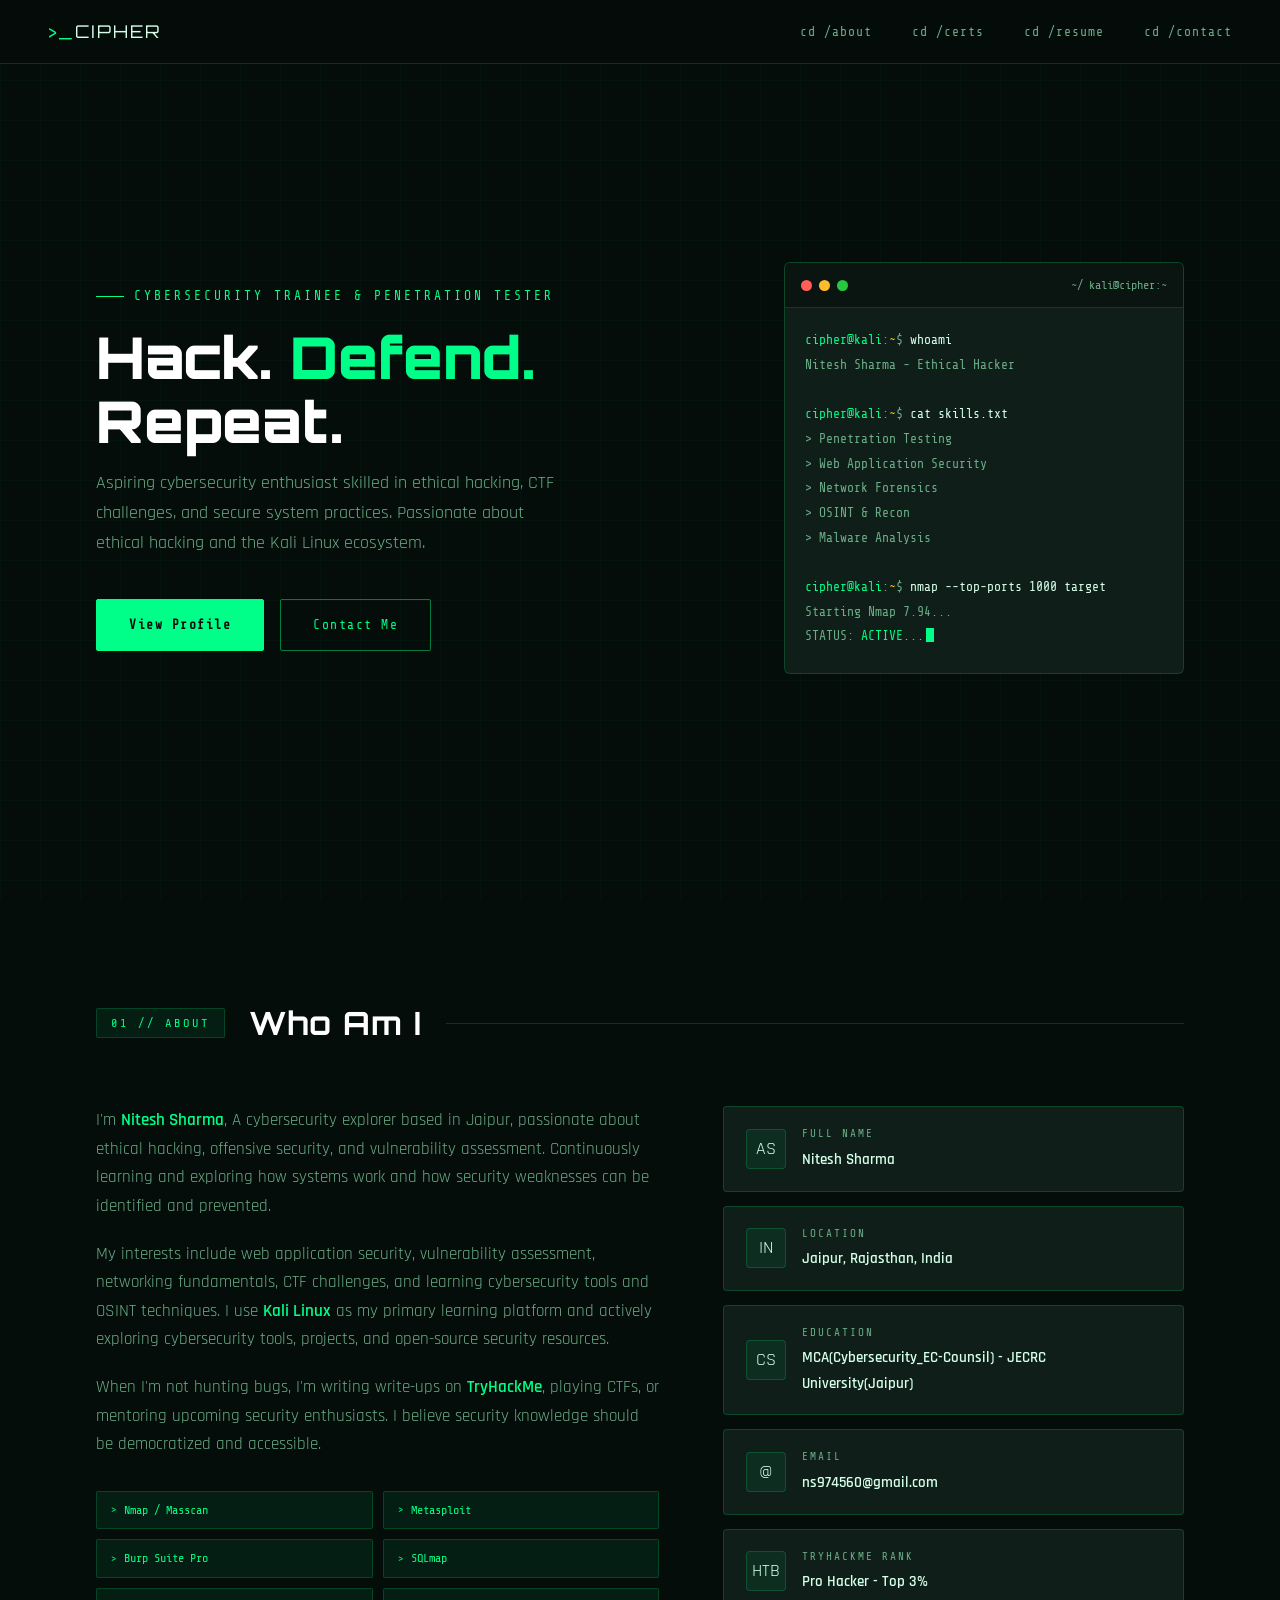
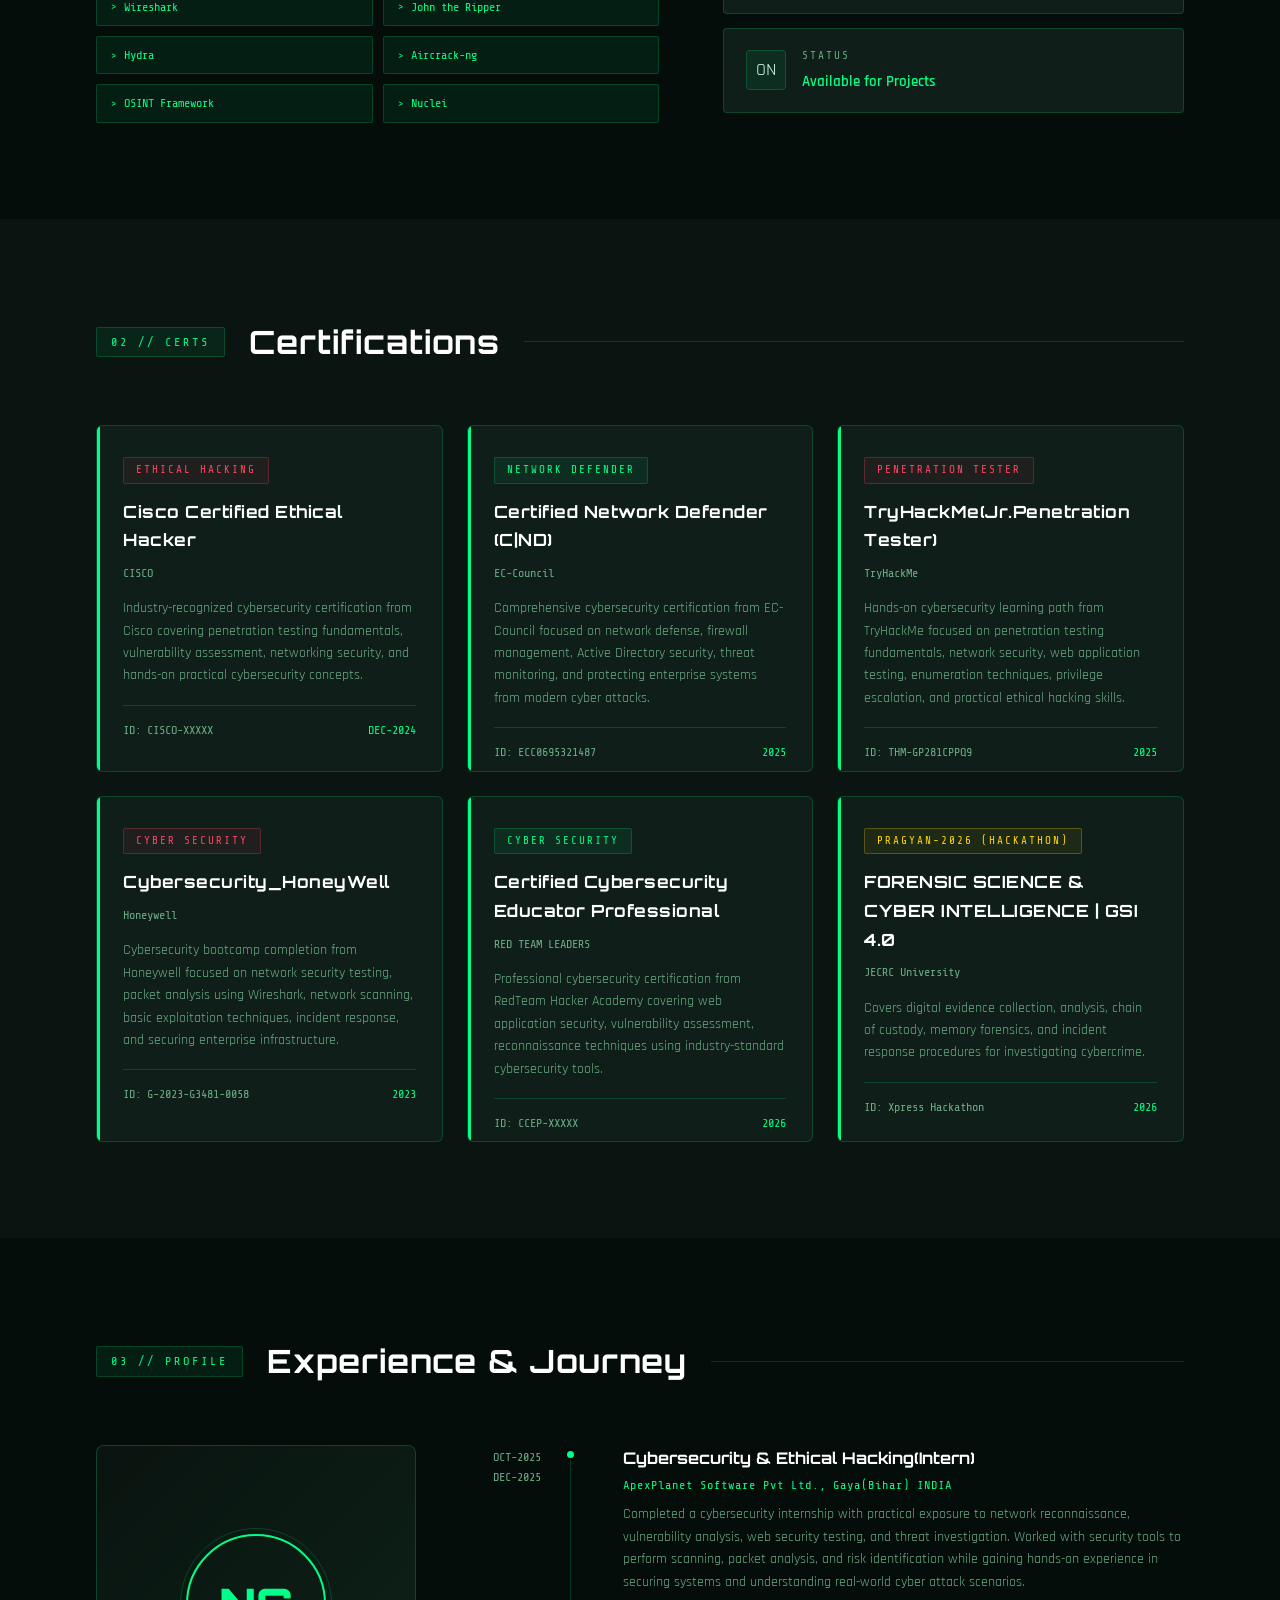
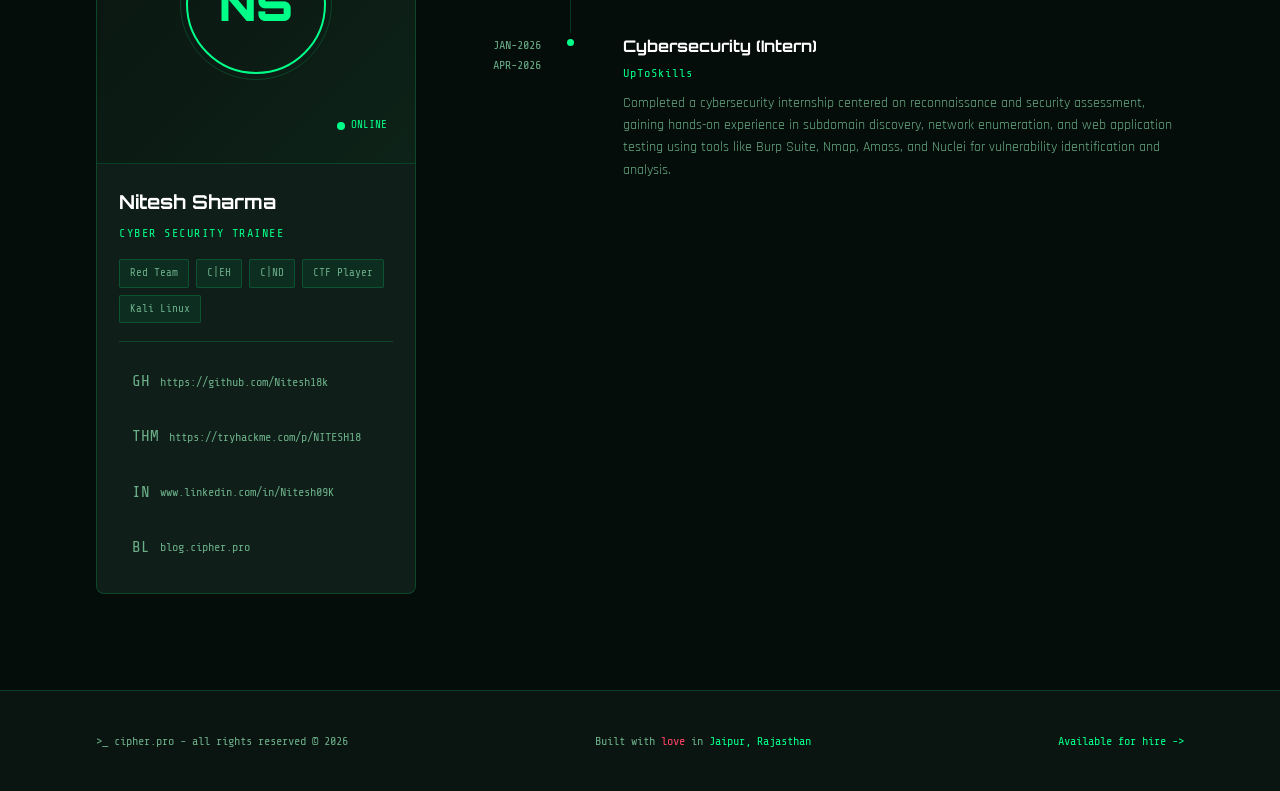
==== commit 321832ed: "Update index.html" ====
--- a/index.html
+++ b/index.html
@@ -340,12 +340,12 @@
                         <span class="tag">Kali Linux</span>
                     </div>
                     <div class="profile-links">
-                        <a class="plink" href="#"><span class="plink-icon">GH</span> https://github.com/Nitesh18k</a>
+                        <a class="plink" href="https://github.com/Nitesh18k"><span class="plink-icon">GH</span> https://github.com/Nitesh18k</a>
                         <!-- <a class="plink" href="#"><span class="plink-icon">HTB</span> hackthebox.com/cipher</a> -->
-                        <a class="plink" href="#"><span class="plink-icon">THM</span>
+                        <a class="plink" href="https://tryhackme.com/p/NITESH18"><span class="plink-icon">THM</span>
                             https://tryhackme.com/p/NITESH18</a>
-                        <a class="plink" href="#"><span class="plink-icon">IN</span>
-                            www.linkedin.com/in/nitesh-sharma09</a>
+                        <a class="plink" href="www.linkedin.com/in/Nitesh09K"><span class="plink-icon">IN</span>
+                            www.linkedin.com/in/Nitesh09K</a>
                         <a class="plink" href="#"><span class="plink-icon">BL</span> blog.cipher.pro</a>
                     </div>
                 </div>
@@ -418,4 +418,4 @@
 
 </body>
 
-</html>+</html>
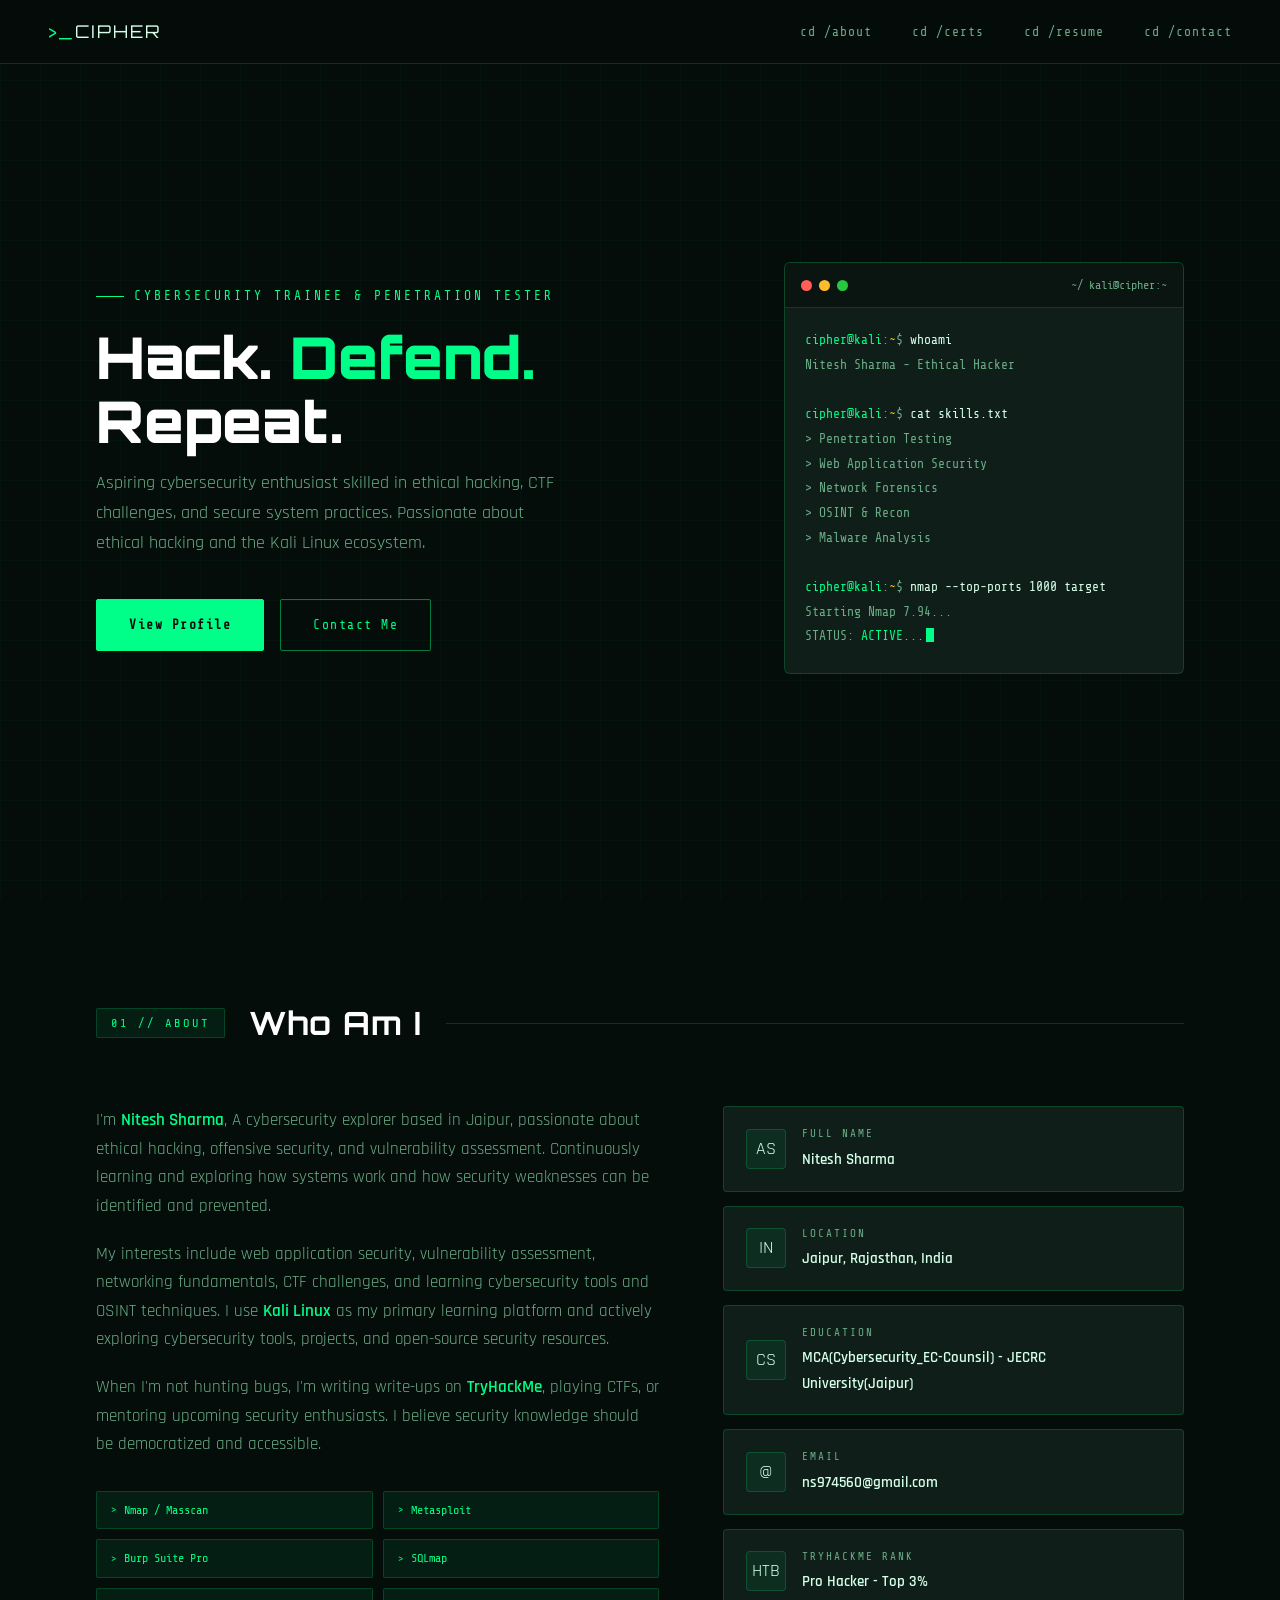
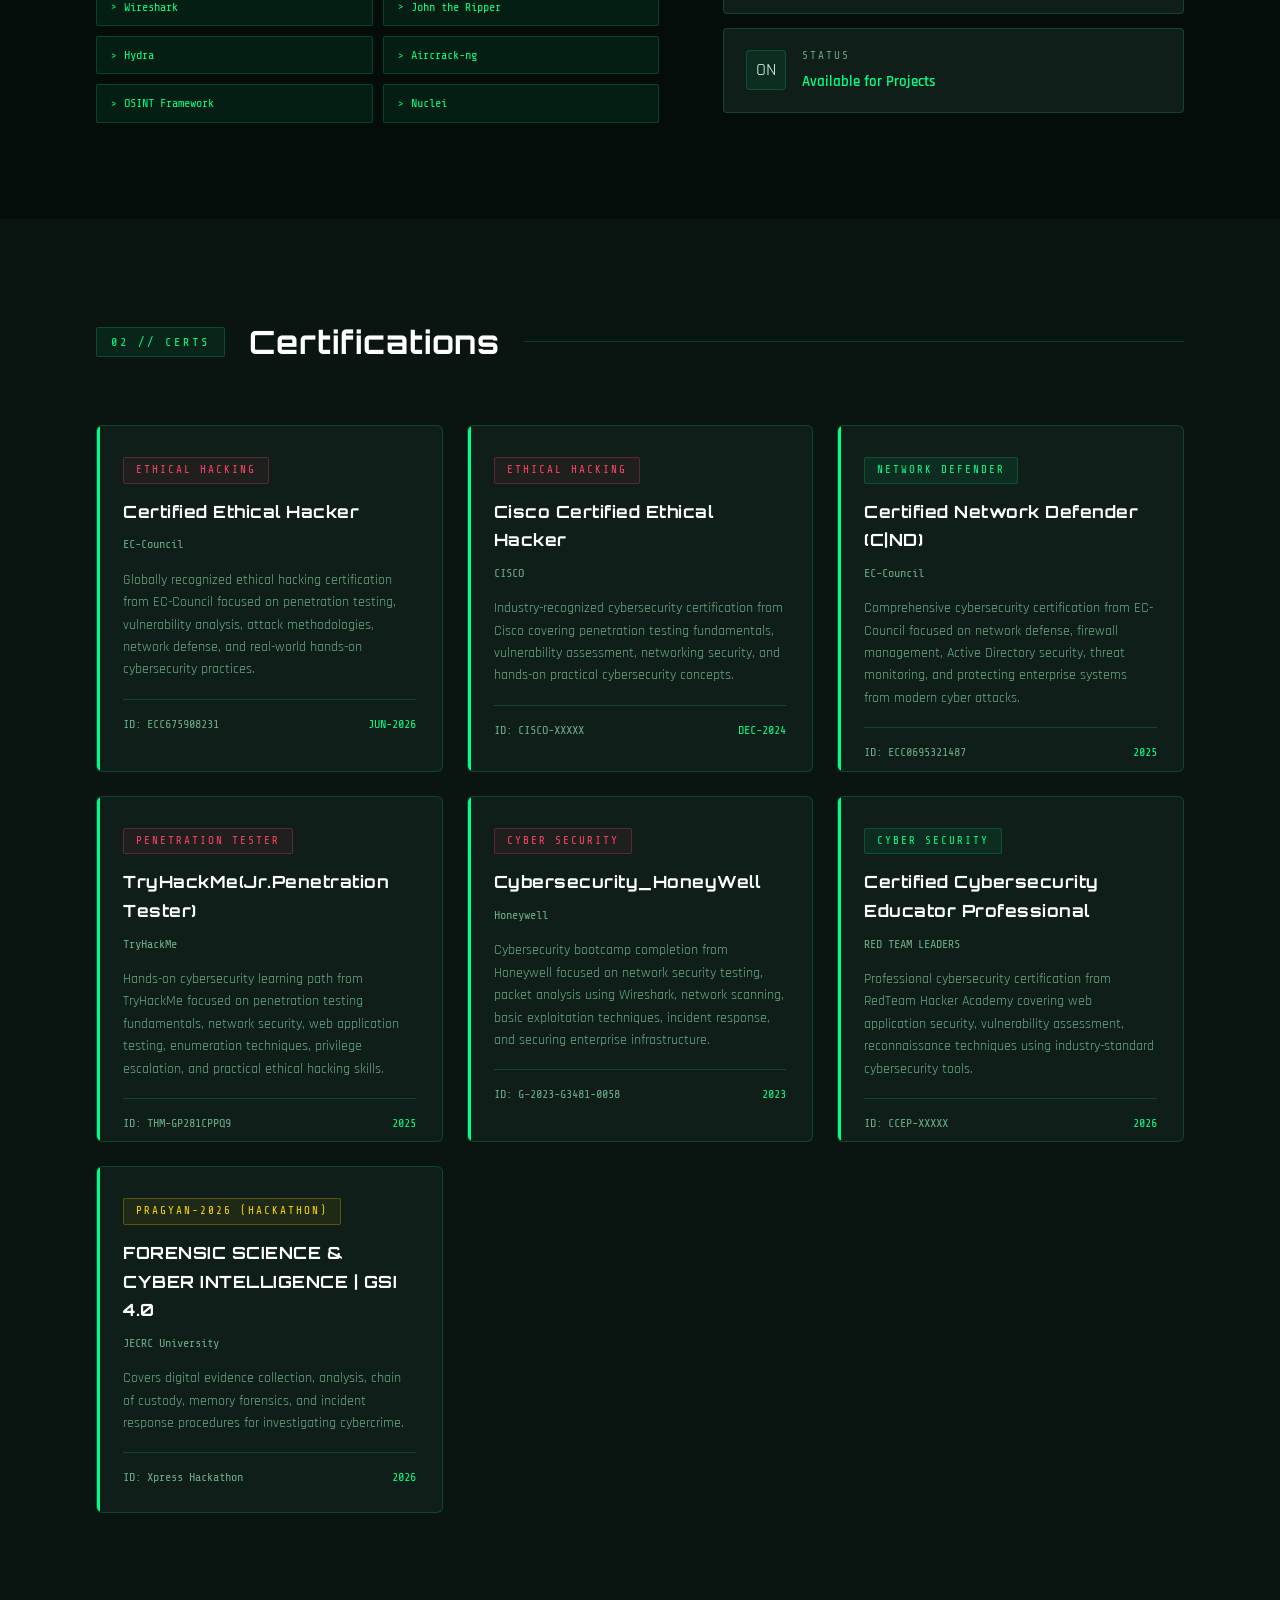
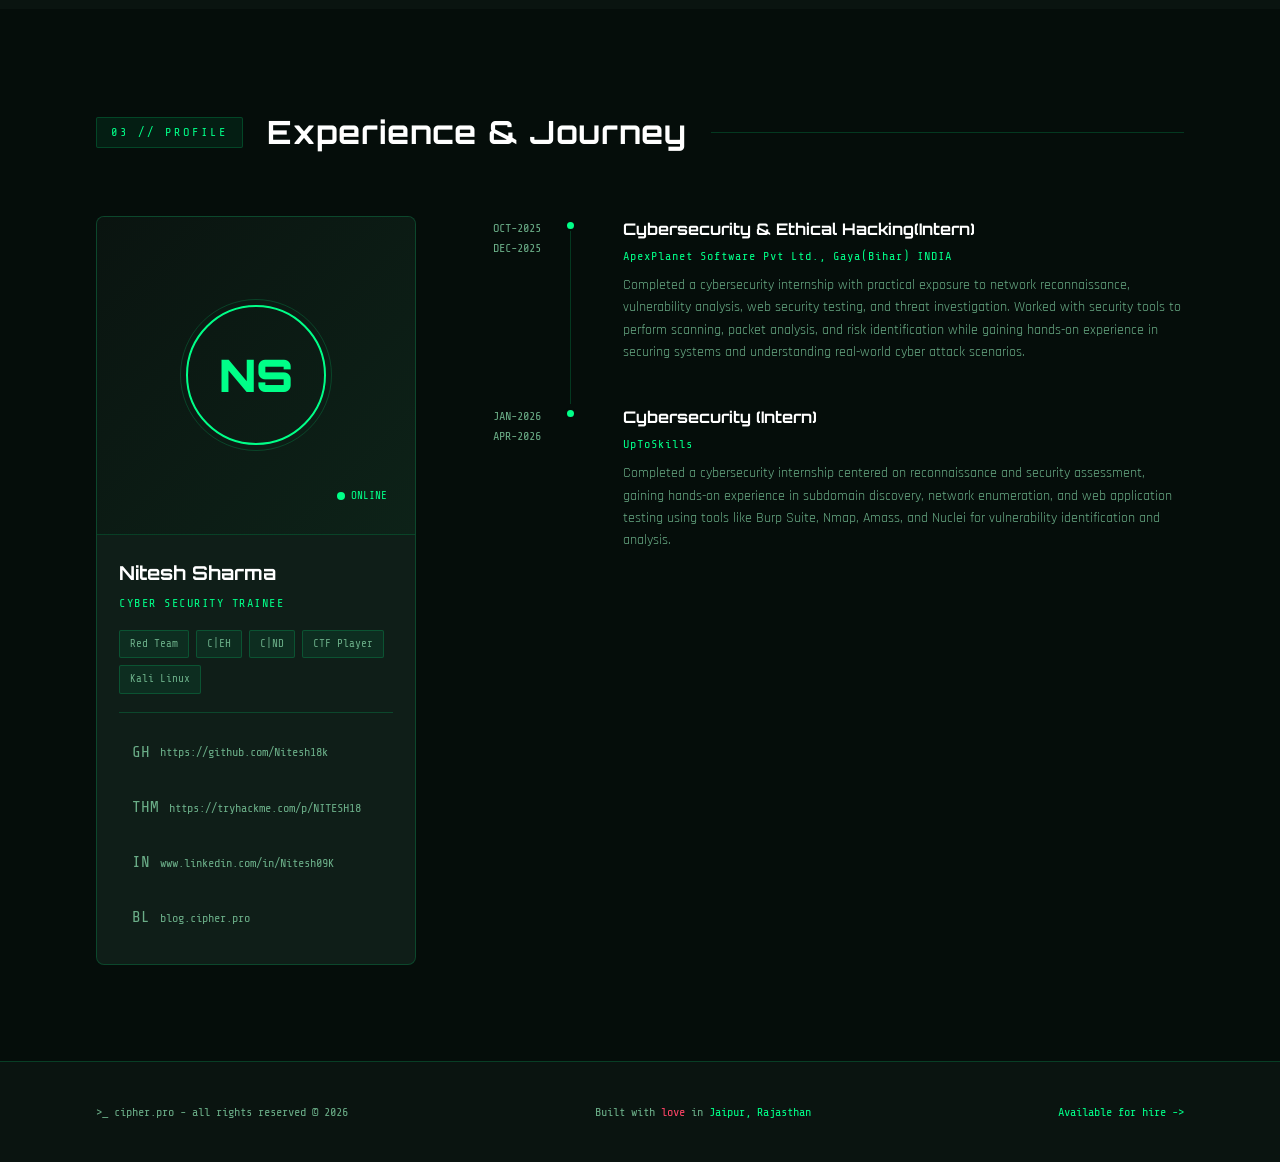
==== commit 173e2b3d: "Fix typo in print statement" ====
--- a/index.html
+++ b/index.html
@@ -190,6 +190,26 @@
             <div class="cert-card">
                 <div class="cert-hover-art">
                     <div class="wrapper">
+                        <img src="src/CEH.jpg" alt="Certificate preview" class="post-img">
+                    </div>
+                </div>
+                <div class="cert-content">
+                    <span class="cert-badge red">ETHICAL HACKING</span>
+                    <div class="cert-title">Certified Ethical Hacker</div>
+                    <div class="cert-issuer">EC-Council</div>
+                    <p class="cert-desc">Globally recognized ethical hacking certification from EC-Council focused on penetration testing, 
+                        vulnerability analysis, attack methodologies, network defense, 
+                        and real-world hands-on cybersecurity practices.</p>
+                    <div class="cert-footer">
+                        <span>ID: ECC675908231</span>
+                        <span class="cert-year">JUN-2026</span>
+                    </div>
+                </div>
+            </div>
+            
+            <div class="cert-card">
+                <div class="cert-hover-art">
+                    <div class="wrapper">
                         <img src="src/CCEH.jpg" alt="Certificate preview" class="post-img">
                     </div>
                 </div>
